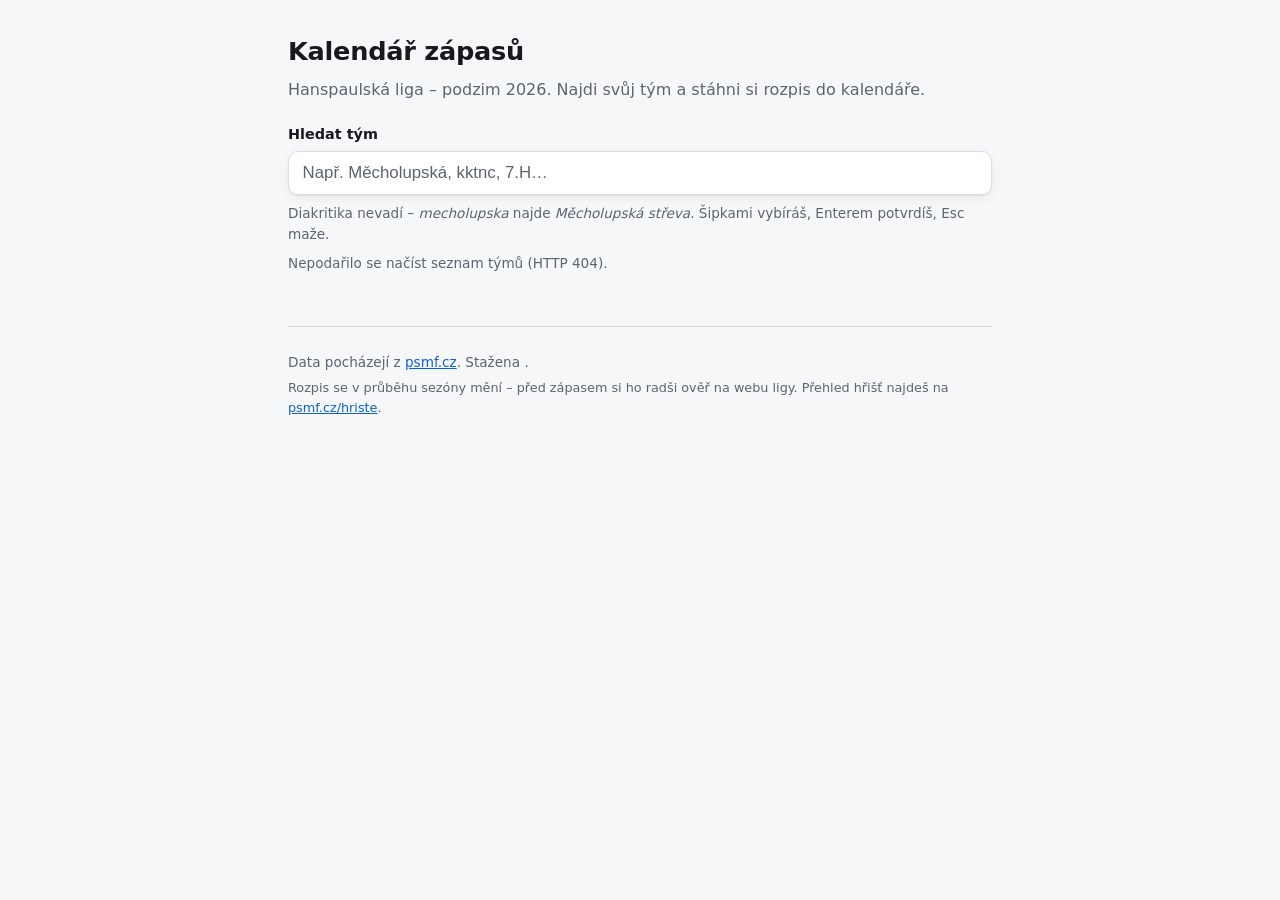
==== assets/index.html @ 4a7e14e6 "Static site generator for Hanspaulska liga team calendars Scrapes the PSMF season index, all 60 grou" ====
<!DOCTYPE html>
<html lang="cs">
<head>
<meta charset="utf-8">
<meta name="viewport" content="width=device-width, initial-scale=1">
<title>Kalendář zápasů – Hanspaulská liga podzim 2026</title>
<meta name="description" content="Stáhněte si rozpis zápasů svého týmu z Hanspaulské ligy jako kalendář .ics pro Google Kalendář, Apple Kalendář nebo Outlook.">
<link rel="stylesheet" href="style.css">
<link rel="icon" href="data:image/svg+xml,<svg xmlns='http://www.w3.org/2000/svg' viewBox='0 0 100 100'><text y='.9em' font-size='90'>⚽</text></svg>">
</head>
<body>
<header class="site-header">
  <h1>Kalendář zápasů</h1>
  <p class="tagline">Hanspaulská liga&nbsp;– podzim 2026. Najdi svůj tým a stáhni si rozpis do kalendáře.</p>
</header>

<main>
  <section class="search" aria-labelledby="search-label">
    <label id="search-label" for="q">Hledat tým</label>
    <input
      id="q"
      type="search"
      autocomplete="off"
      autocapitalize="off"
      spellcheck="false"
      placeholder="Např. Měcholupská, kktnc, 7.H…"
      role="combobox"
      aria-expanded="false"
      aria-controls="results"
      aria-autocomplete="list"
      aria-describedby="search-hint">
    <p id="search-hint" class="hint">
      Diakritika nevadí – <em>mecholupska</em> najde <em>Měcholupská střeva</em>.
      Šipkami vybíráš, Enterem potvrdíš, Esc maže.
    </p>
    <p id="status" class="status" role="status" aria-live="polite"></p>
    <ul id="results" role="listbox" aria-label="Nalezené týmy"></ul>
  </section>

  <section id="detail" class="detail" hidden aria-live="polite"></section>
</main>

<footer class="site-footer">
  <p>
    Data pocházejí z&nbsp;<a href="https://www.psmf.cz/">psmf.cz</a>.
    Stažena <time id="generated"></time>.
  </p>
  <p class="fineprint">
    Rozpis se v&nbsp;průběhu sezóny mění – před zápasem si ho radši ověř na webu ligy.
    Přehled hřišť najdeš na <a href="https://www.psmf.cz/hriste/">psmf.cz/hriste</a>.
  </p>
</footer>

<script src="app.js"></script>
</body>
</html>
---- assets/style.css ----
/* Kalendář zápasů PSMF — single stylesheet, no external resources.
   Mobile-first; the only breakpoint widens the fixture table at 40rem. */

:root {
  color-scheme: light dark;

  --bg: #f6f7f9;
  --surface: #ffffff;
  --surface-alt: #f0f2f5;
  --text: #16191d;
  --text-muted: #5c6470;
  --border: #d9dde3;
  --accent: #1b7f4b;
  --accent-text: #ffffff;
  --accent-soft: #e6f3ec;
  --focus: #0b62d6;
  --home: #1b7f4b;
  --away: #8a5a00;

  --radius: 10px;
  --shadow: 0 1px 2px rgba(0, 0, 0, .06), 0 4px 12px rgba(0, 0, 0, .05);
}

@media (prefers-color-scheme: dark) {
  :root {
    --bg: #14171b;
    --surface: #1c2026;
    --surface-alt: #242931;
    --text: #e8ebef;
    --text-muted: #9aa3b0;
    --border: #333a44;
    --accent: #46b97c;
    --accent-text: #07130d;
    --accent-soft: #1d3428;
    --focus: #6ba6ff;
    --home: #46b97c;
    --away: #d9a441;
    --shadow: 0 1px 2px rgba(0, 0, 0, .4), 0 4px 14px rgba(0, 0, 0, .3);
  }
}

*, *::before, *::after { box-sizing: border-box; }

body {
  margin: 0;
  padding: 0 1rem 3rem;
  background: var(--bg);
  color: var(--text);
  font: 16px/1.55 system-ui, -apple-system, "Segoe UI", Roboto, "Helvetica Neue", Arial, sans-serif;
  -webkit-text-size-adjust: 100%;
}

main, .site-header, .site-footer { max-width: 44rem; margin-inline: auto; }

a { color: var(--focus); }

:focus-visible {
  outline: 3px solid var(--focus);
  outline-offset: 2px;
  border-radius: 4px;
}

/* ---------- header ---------- */

.site-header { padding: 2rem 0 1.25rem; }
.site-header h1 { margin: 0; font-size: 1.6rem; letter-spacing: -.01em; }
.tagline { margin: .4rem 0 0; color: var(--text-muted); }

/* ---------- search ---------- */

.search label {
  display: block;
  font-weight: 600;
  font-size: .9rem;
  margin-bottom: .35rem;
}

#q {
  width: 100%;
  padding: .7rem .85rem;
  font-size: 1.05rem;
  color: var(--text);
  background: var(--surface);
  border: 1px solid var(--border);
  border-radius: var(--radius);
  box-shadow: var(--shadow);
}

#q::placeholder { color: var(--text-muted); }

.hint, .status {
  margin: .5rem 0 0;
  font-size: .85rem;
  color: var(--text-muted);
}

.status:empty { display: none; }

/* ---------- results ---------- */

#results {
  list-style: none;
  margin: .75rem 0 0;
  padding: 0;
  border-radius: var(--radius);
  overflow: hidden;
  box-shadow: var(--shadow);
}

#results:empty { box-shadow: none; }

#results li {
  display: flex;
  align-items: baseline;
  gap: .6rem;
  padding: .65rem .85rem;
  background: var(--surface);
  border-bottom: 1px solid var(--border);
  cursor: pointer;
}

#results li:last-child { border-bottom: 0; }

#results li[aria-selected="true"] {
  background: var(--accent-soft);
  box-shadow: inset 3px 0 0 var(--accent);
}

.result-name { font-weight: 600; }

.badge {
  flex: none;
  padding: .1rem .45rem;
  font-size: .75rem;
  font-weight: 700;
  font-variant-numeric: tabular-nums;
  color: var(--accent-text);
  background: var(--accent);
  border-radius: 999px;
}

.result-meta { margin-left: auto; font-size: .8rem; color: var(--text-muted); }

/* ---------- detail ---------- */

.detail {
  margin-top: 1.5rem;
  padding: 1.1rem;
  background: var(--surface);
  border: 1px solid var(--border);
  border-radius: var(--radius);
  box-shadow: var(--shadow);
}

.detail h2 { margin: 0; font-size: 1.3rem; }

.detail-sub {
  margin: .25rem 0 1rem;
  color: var(--text-muted);
  font-size: .9rem;
}

.download {
  display: inline-block;
  padding: .7rem 1.1rem;
  font-size: 1rem;
  font-weight: 700;
  color: var(--accent-text);
  background: var(--accent);
  border-radius: var(--radius);
  text-decoration: none;
}

.download:hover { filter: brightness(1.08); }

.download-note {
  margin: .55rem 0 1.25rem;
  font-size: .82rem;
  color: var(--text-muted);
}

/* ---------- fixtures ---------- */

.fixtures { border-top: 1px solid var(--border); }

.fixture {
  display: grid;
  grid-template-columns: 3.1rem 1fr;
  gap: .15rem .7rem;
  padding: .7rem 0;
  border-bottom: 1px solid var(--border);
}

.fixture:last-child { border-bottom: 0; }

.fixture-when {
  grid-row: span 2;
  font-variant-numeric: tabular-nums;
  font-size: .82rem;
  color: var(--text-muted);
  line-height: 1.3;
}

.fixture-when strong { display: block; color: var(--text); font-size: .95rem; }

.fixture-opponent { font-weight: 600; }

.side {
  margin-left: .4rem;
  font-size: .75rem;
  font-weight: 700;
  text-transform: uppercase;
  letter-spacing: .03em;
}

.side.doma { color: var(--home); }
.side.venku { color: var(--away); }

.fixture-place { font-size: .84rem; color: var(--text-muted); }
.fixture-place .code { font-variant-numeric: tabular-nums; }

.empty { color: var(--text-muted); font-style: italic; }

/* ---------- footer ---------- */

.site-footer {
  margin-top: 2.5rem;
  padding-top: 1.25rem;
  border-top: 1px solid var(--border);
  font-size: .85rem;
  color: var(--text-muted);
}

.site-footer p { margin: .3rem 0; }
.fineprint { font-size: .8rem; }

@media (min-width: 40rem) {
  .fixture { grid-template-columns: 8.5rem 1fr; align-items: baseline; }
  .fixture-when strong { display: inline; }
  .fixture-when { line-height: inherit; }
}
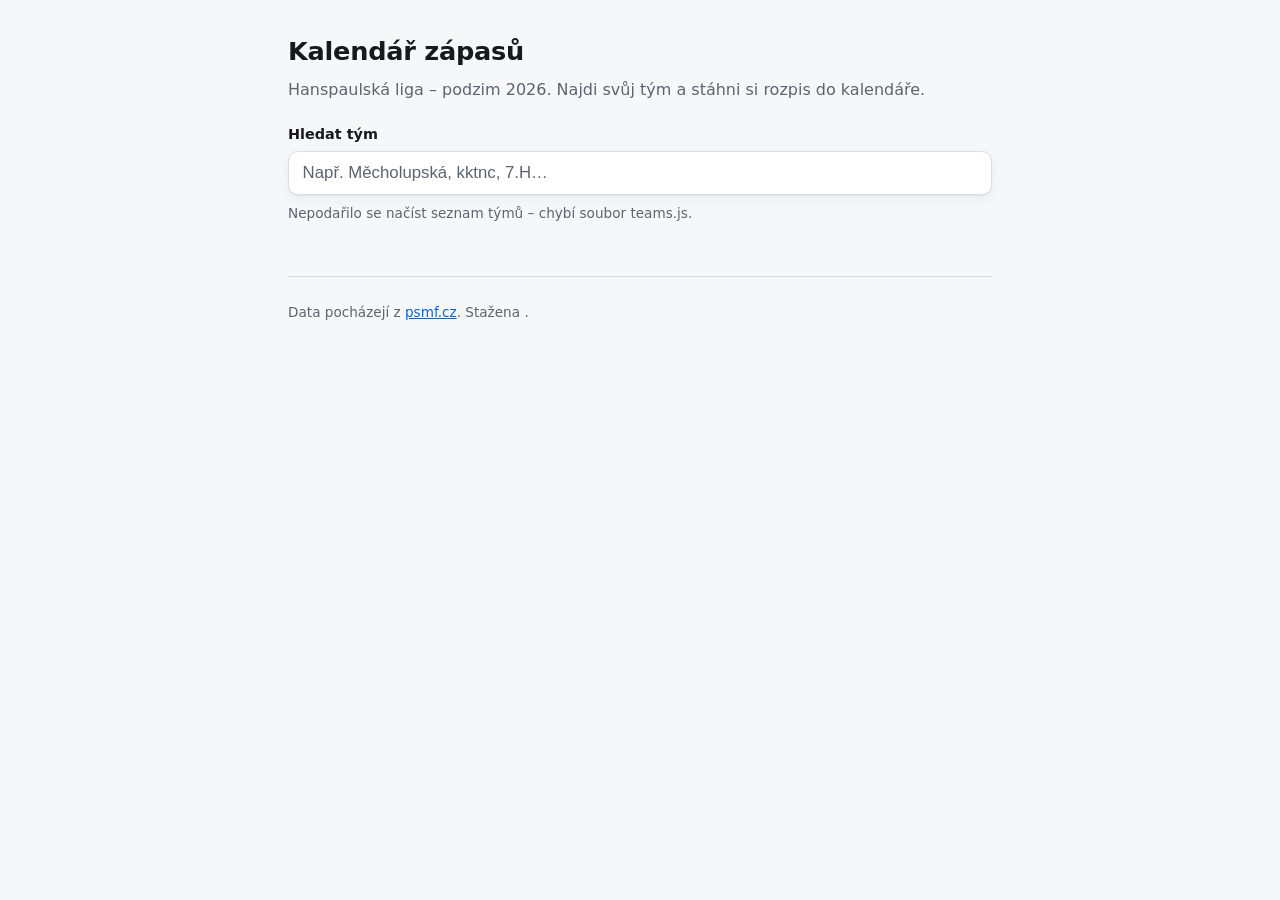
==== commit 6a81a339: "Load the index via <script> so the page works from disk fetch('teams.json') fails when index.html is" ====
--- a/assets/index.html
+++ b/assets/index.html
@@ -27,12 +27,7 @@
       role="combobox"
       aria-expanded="false"
       aria-controls="results"
-      aria-autocomplete="list"
-      aria-describedby="search-hint">
-    <p id="search-hint" class="hint">
-      Diakritika nevadí – <em>mecholupska</em> najde <em>Měcholupská střeva</em>.
-      Šipkami vybíráš, Enterem potvrdíš, Esc maže.
-    </p>
+      aria-autocomplete="list">
     <p id="status" class="status" role="status" aria-live="polite"></p>
     <ul id="results" role="listbox" aria-label="Nalezené týmy"></ul>
   </section>
@@ -45,12 +40,9 @@
     Data pocházejí z&nbsp;<a href="https://www.psmf.cz/">psmf.cz</a>.
     Stažena <time id="generated"></time>.
   </p>
-  <p class="fineprint">
-    Rozpis se v&nbsp;průběhu sezóny mění – před zápasem si ho radši ověř na webu ligy.
-    Přehled hřišť najdeš na <a href="https://www.psmf.cz/hriste/">psmf.cz/hriste</a>.
-  </p>
 </footer>
 
+<script src="teams.js"></script>
 <script src="app.js"></script>
 </body>
 </html>
--- a/assets/style.css
+++ b/assets/style.css
@@ -88,7 +88,7 @@
 
 #q::placeholder { color: var(--text-muted); }
 
-.hint, .status {
+.status {
   margin: .5rem 0 0;
   font-size: .85rem;
   color: var(--text-muted);
@@ -232,10 +232,10 @@
 }
 
 .site-footer p { margin: .3rem 0; }
-.fineprint { font-size: .8rem; }
 
 @media (min-width: 40rem) {
   .fixture { grid-template-columns: 8.5rem 1fr; align-items: baseline; }
-  .fixture-when strong { display: inline; }
+  /* Date and weekday sit on one line here, so they need separating. */
+  .fixture-when strong { display: inline; margin-right: .35rem; }
   .fixture-when { line-height: inherit; }
 }
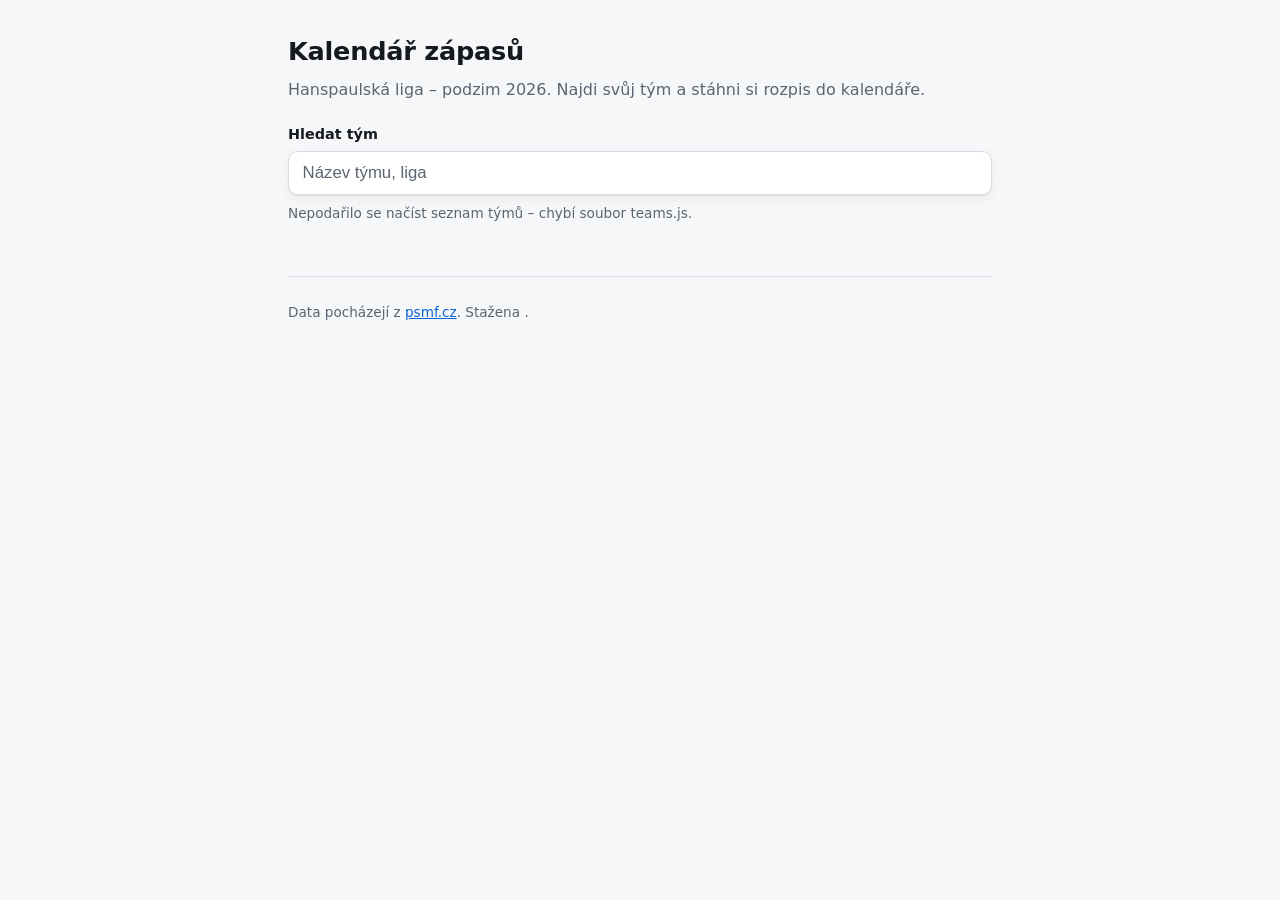
==== commit 60a9dd5d: "Change the search placeholder to "Název týmu, liga" Co-Authored-By: Claude Opus 5 (1M context) <nore" ====
--- a/assets/index.html
+++ b/assets/index.html
@@ -23,7 +23,7 @@
       autocomplete="off"
       autocapitalize="off"
       spellcheck="false"
-      placeholder="Např. Měcholupská, kktnc, 7.H…"
+      placeholder="Název týmu, liga"
       role="combobox"
       aria-expanded="false"
       aria-controls="results"
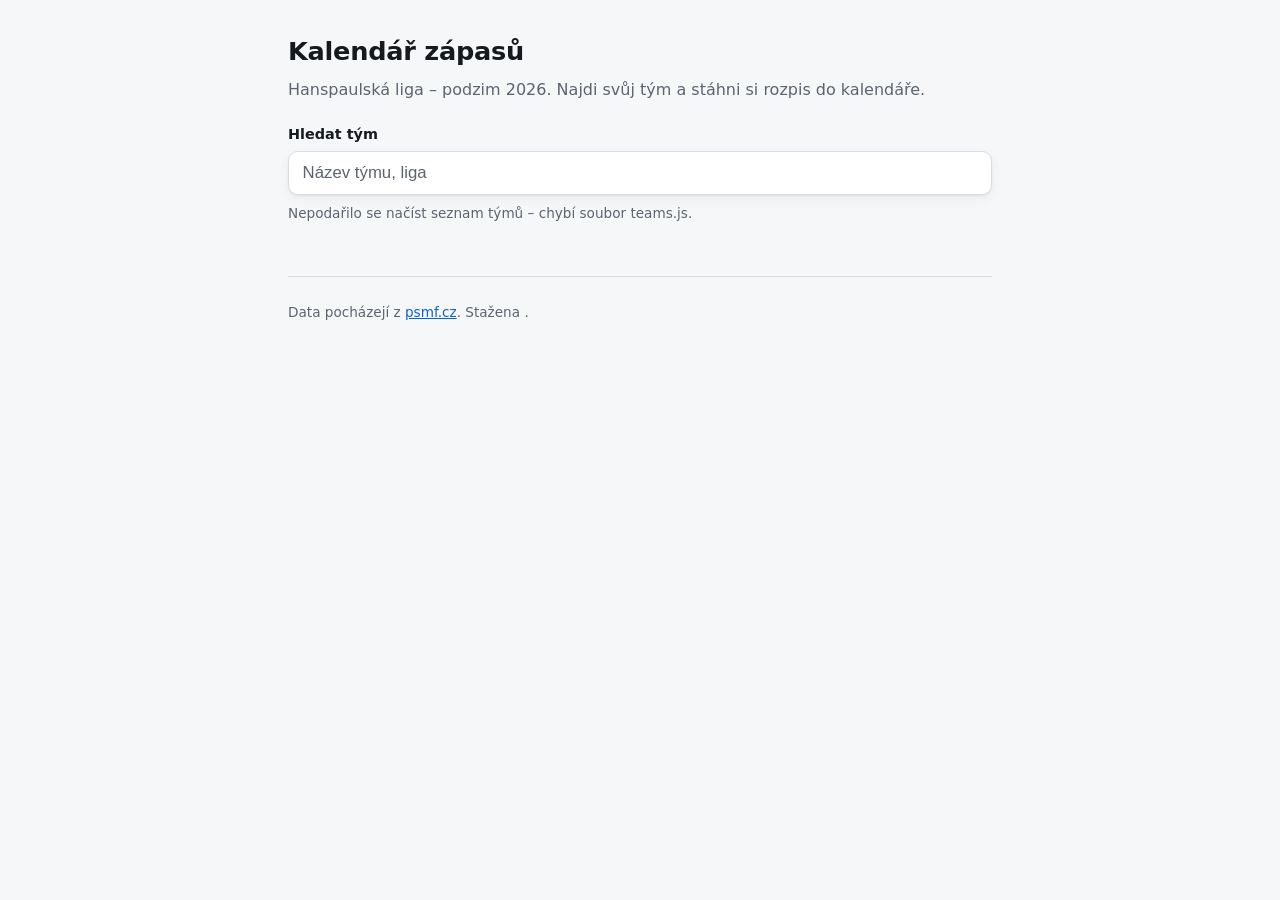
==== commit 46d35868: "Add GoatCounter page counting Cookieless and non-fingerprinting, so no consent banner is needed. Thi" ====
--- a/assets/index.html
+++ b/assets/index.html
@@ -44,5 +44,9 @@
 
 <script src="teams.js"></script>
 <script src="app.js"></script>
+
+<!-- GoatCounter: cookieless page counting, so no consent banner is required. -->
+<script data-goatcounter="https://miluk.goatcounter.com/count"
+        async src="//gc.zgo.at/count.js"></script>
 </body>
 </html>
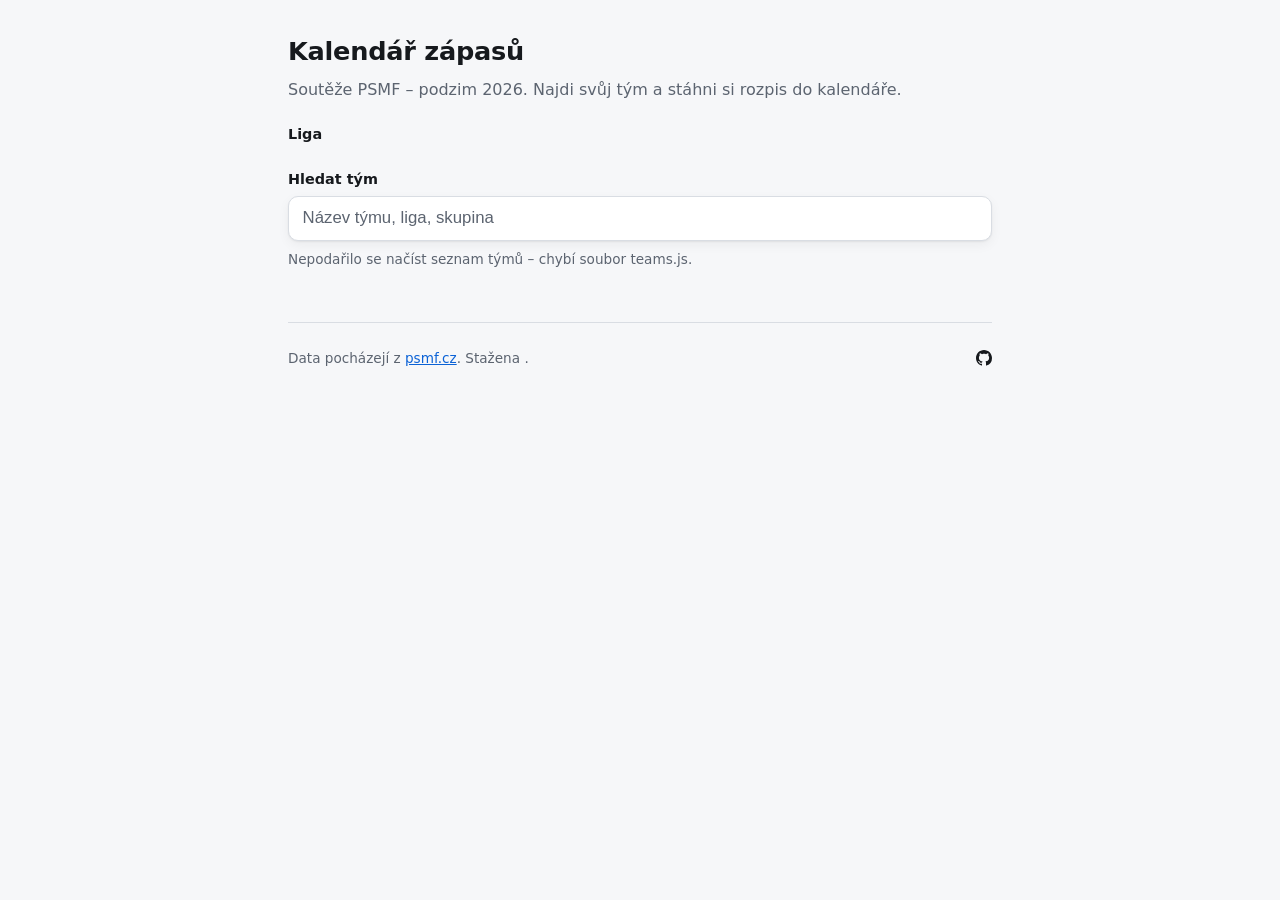
==== commit 206f20e5: "Cover all four PSMF leagues, not just the Hanspaulská Veteránská, superveteránská and ultraveteránsk" ====
--- a/assets/index.html
+++ b/assets/index.html
@@ -3,19 +3,27 @@
 <head>
 <meta charset="utf-8">
 <meta name="viewport" content="width=device-width, initial-scale=1">
-<title>Kalendář zápasů – Hanspaulská liga podzim 2026</title>
-<meta name="description" content="Stáhněte si rozpis zápasů svého týmu z Hanspaulské ligy jako kalendář .ics pro Google Kalendář, Apple Kalendář nebo Outlook.">
+<title>Kalendář zápasů PSMF – podzim 2026</title>
+<meta name="description" content="Stáhněte si rozpis zápasů svého týmu z Hanspaulské, veteránské, superveteránské nebo ultraveteránské ligy jako kalendář .ics pro Google Kalendář, Apple Kalendář nebo Outlook.">
 <link rel="stylesheet" href="style.css">
 <link rel="icon" href="data:image/svg+xml,<svg xmlns='http://www.w3.org/2000/svg' viewBox='0 0 100 100'><text y='.9em' font-size='90'>⚽</text></svg>">
 </head>
 <body>
 <header class="site-header">
   <h1>Kalendář zápasů</h1>
-  <p class="tagline">Hanspaulská liga&nbsp;– podzim 2026. Najdi svůj tým a stáhni si rozpis do kalendáře.</p>
+  <p class="tagline">Soutěže PSMF&nbsp;– podzim 2026. Najdi svůj tým a stáhni si rozpis do kalendáře.</p>
 </header>
 
 <main>
   <section class="search" aria-labelledby="search-label">
+    <!-- The league filter is a real radio group: native keyboard behaviour and
+         semantics, styled as chips. Populated from the index by app.js so a
+         partial build cannot offer a league it did not generate. -->
+    <fieldset id="leagues" class="leagues">
+      <legend>Liga</legend>
+      <div id="league-chips" class="chips"></div>
+    </fieldset>
+
     <label id="search-label" for="q">Hledat tým</label>
     <input
       id="q"
@@ -23,7 +31,7 @@
       autocomplete="off"
       autocapitalize="off"
       spellcheck="false"
-      placeholder="Název týmu, liga"
+      placeholder="Název týmu, liga, skupina"
       role="combobox"
       aria-expanded="false"
       aria-controls="results"
@@ -36,9 +44,23 @@
 </main>
 
 <footer class="site-footer">
-  <p>
-    Data pocházejí z&nbsp;<a href="https://www.psmf.cz/">psmf.cz</a>.
-    Stažena <time id="generated"></time>.
+  <p class="credit">
+    <span>
+      Data pocházejí z&nbsp;<a href="https://www.psmf.cz/">psmf.cz</a>.
+      Stažena <time id="generated"></time>.
+    </span>
+    <a
+      class="repo"
+      href="https://github.com/Holicz/psmf-ics-generator"
+      target="_blank"
+      rel="noopener noreferrer"
+      title="Zdrojový kód na GitHubu"
+      aria-label="Zdrojový kód na GitHubu">
+      <!-- Inline so the footer needs no external request and no icon font. -->
+      <svg viewBox="0 0 16 16" width="16" height="16" aria-hidden="true" focusable="false">
+        <path fill="currentColor" d="M8 0C3.58 0 0 3.58 0 8c0 3.54 2.29 6.53 5.47 7.59.4.07.55-.17.55-.38 0-.19-.01-.82-.01-1.49-2.01.37-2.53-.49-2.69-.94-.09-.23-.48-.94-.82-1.13-.28-.15-.68-.52-.01-.53.63-.01 1.08.58 1.23.82.72 1.21 1.87.87 2.33.66.07-.52.28-.87.51-1.07-1.78-.2-3.64-.89-3.64-3.95 0-.87.31-1.59.82-2.15-.08-.2-.36-1.02.08-2.12 0 0 .67-.21 2.2.82.64-.18 1.32-.27 2-.27s1.36.09 2 .27c1.53-1.04 2.2-.82 2.2-.82.44 1.1.16 1.92.08 2.12.51.56.82 1.27.82 2.15 0 3.07-1.87 3.75-3.65 3.95.29.25.54.73.54 1.48 0 1.07-.01 1.93-.01 2.2 0 .21.15.46.55.38A8.01 8.01 0 0 0 16 8c0-4.42-3.58-8-8-8Z"/>
+      </svg>
+    </a>
   </p>
 </footer>
 
--- a/assets/style.css
+++ b/assets/style.css
@@ -16,6 +16,13 @@
   --focus: #0b62d6;
   --home: #1b7f4b;
   --away: #8a5a00;
+
+  /* One hue per league. The badge on a result row and the chip that selects
+     that league share it, so the filter and the list read as one control. */
+  --lg-hl: #1b7f4b;
+  --lg-vet: #1d5fbf;
+  --lg-svet: #7a3fb8;
+  --lg-uvet: #a8560c;
 
   --radius: 10px;
   --shadow: 0 1px 2px rgba(0, 0, 0, .06), 0 4px 12px rgba(0, 0, 0, .05);
@@ -35,6 +42,10 @@
     --focus: #6ba6ff;
     --home: #46b97c;
     --away: #d9a441;
+    --lg-hl: #2f9560;
+    --lg-vet: #2f6fd0;
+    --lg-svet: #8a53c6;
+    --lg-uvet: #b96a1f;
     --shadow: 0 1px 2px rgba(0, 0, 0, .4), 0 4px 14px rgba(0, 0, 0, .3);
   }
 }
@@ -65,6 +76,88 @@
 .site-header { padding: 2rem 0 1.25rem; }
 .site-header h1 { margin: 0; font-size: 1.6rem; letter-spacing: -.01em; }
 .tagline { margin: .4rem 0 0; color: var(--text-muted); }
+
+/* ---------- league filter ---------- */
+
+/* Real radio inputs styled as chips: the browser keeps the group semantics,
+   the arrow keys and the focus ring, and this file only paints them. */
+.leagues {
+  margin: 0 0 1.1rem;
+  padding: 0;
+  border: 0;
+}
+
+.leagues legend {
+  padding: 0;
+  font-weight: 600;
+  font-size: .9rem;
+  margin-bottom: .35rem;
+}
+
+.chips {
+  display: flex;
+  flex-wrap: wrap;
+  gap: .4rem;
+}
+
+.chip {
+  --chip: var(--text-muted);
+  display: inline-flex;
+  align-items: baseline;
+  gap: .4rem;
+  padding: .35rem .7rem;
+  font-size: .88rem;
+  font-weight: 600;
+  line-height: 1.2;
+  color: var(--text);
+  background: var(--surface);
+  border: 1px solid var(--border);
+  border-radius: 999px;
+  cursor: pointer;
+  user-select: none;
+}
+
+.chip-hl   { --chip: var(--lg-hl); }
+.chip-vet  { --chip: var(--lg-vet); }
+.chip-svet { --chip: var(--lg-svet); }
+.chip-uvet { --chip: var(--lg-uvet); }
+
+/* The radio itself is the accessible control, so it is hidden from sight only
+   -- never display:none, which would take it out of the tab order too. */
+.chip input {
+  position: absolute;
+  width: 1px;
+  height: 1px;
+  margin: -1px;
+  padding: 0;
+  overflow: hidden;
+  clip-path: inset(50%);
+  white-space: nowrap;
+}
+
+.chip:hover { border-color: var(--chip); }
+
+.chip:has(input:checked) {
+  color: var(--chip);
+  border-color: var(--chip);
+  background: color-mix(in srgb, var(--chip) 12%, var(--surface));
+  box-shadow: inset 0 0 0 1px var(--chip);
+}
+
+.chip:has(input:focus-visible) {
+  outline: 3px solid var(--focus);
+  outline-offset: 2px;
+}
+
+.chip-count {
+  margin-left: .1rem;
+  font-size: .75rem;
+  font-weight: 500;
+  font-variant-numeric: tabular-nums;
+  color: var(--text-muted);
+}
+
+.chip:has(input:checked) .chip-count { color: inherit; opacity: .8; }
 
 /* ---------- search ---------- */
 
@@ -126,7 +219,9 @@
   box-shadow: inset 3px 0 0 var(--accent);
 }
 
-.result-name { font-weight: 600; }
+/* A league badge plus a group badge plus a long name is more than a phone can
+   fit on one line; the name is what may wrap, never the badges. */
+.result-name { font-weight: 600; min-width: 0; overflow-wrap: anywhere; }
 
 .badge {
   flex: none;
@@ -139,7 +234,29 @@
   border-radius: 999px;
 }
 
+.badge.league {
+  background: var(--lg);
+  letter-spacing: .02em;
+}
+
+.lg-hl   { --lg: var(--lg-hl); }
+.lg-vet  { --lg: var(--lg-vet); }
+.lg-svet { --lg: var(--lg-svet); }
+.lg-uvet { --lg: var(--lg-uvet); }
+
 .result-meta { margin-left: auto; font-size: .8rem; color: var(--text-muted); }
+
+/* Offers a way out of a filter that found nothing; it lives inside the status
+   line, so it has to read as running text rather than as another button. */
+.link-button {
+  padding: 0;
+  font: inherit;
+  color: var(--focus);
+  background: none;
+  border: 0;
+  text-decoration: underline;
+  cursor: pointer;
+}
 
 /* ---------- detail ---------- */
 
@@ -232,6 +349,21 @@
 }
 
 .site-footer p { margin: .3rem 0; }
+/* The credit reads from the left, the repo mark sits at the far right. */
+.credit {
+  display: flex;
+  align-items: center;
+  gap: .75rem;
+}
+
+/* Logo only, in the body colour rather than the link blue, and inert on hover:
+   it is a signpost, not something the eye should be pulled towards. */
+.repo {
+  display: inline-flex;
+  margin-left: auto;
+  color: var(--text);
+  cursor: pointer;
+}
 
 @media (min-width: 40rem) {
   .fixture { grid-template-columns: 8.5rem 1fr; align-items: baseline; }
